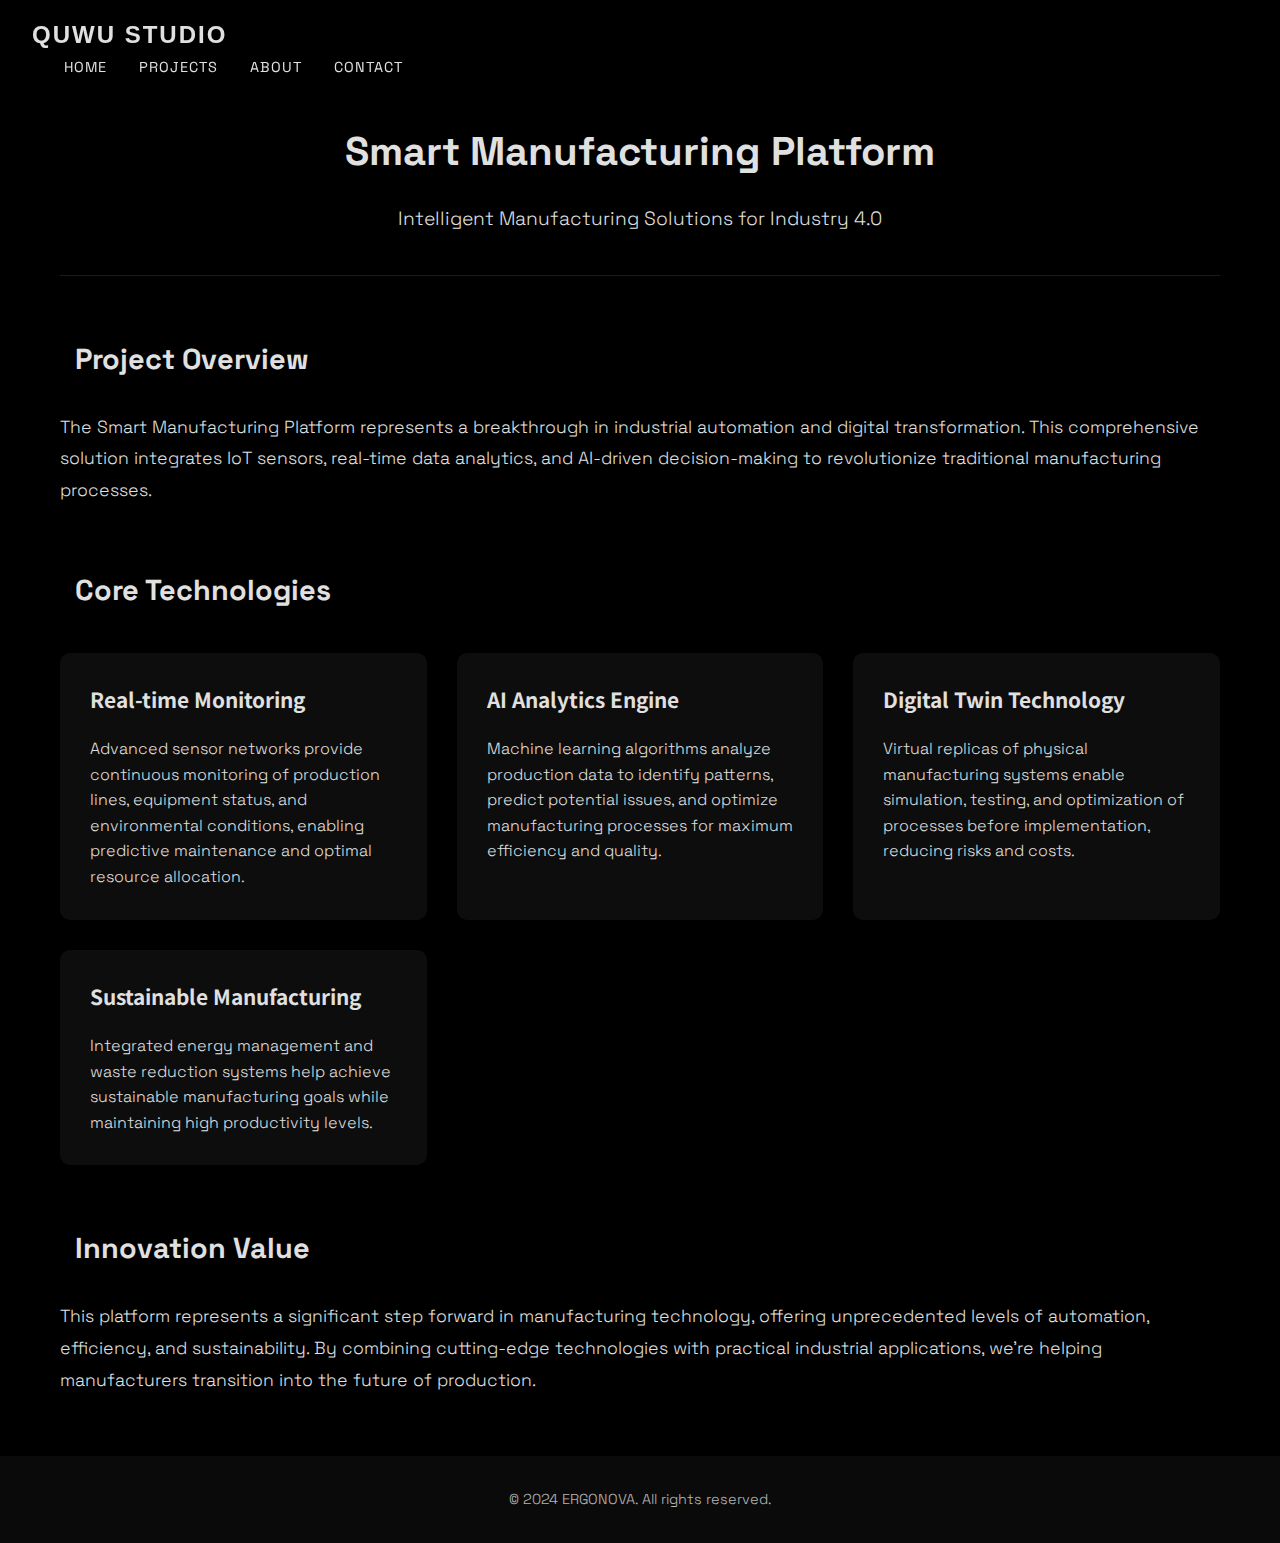
==== project-1.html @ f440a4a4 "1.2.9" ====
<!DOCTYPE html>
<html lang="zh">
<head>
    <meta charset="UTF-8">
    <meta name="viewport" content="width=device-width, initial-scale=1.0">
    <title>Smart Manufacturing Platform</title>
    <link rel="stylesheet" href="css/style.css">
    <link rel="stylesheet" href="css/project-detail.css">
    <link rel="stylesheet" href="https://cdnjs.cloudflare.com/ajax/libs/font-awesome/6.0.0/css/all.min.css">
    <link rel="preconnect" href="https://fonts.googleapis.com">
    <link rel="preconnect" href="https://fonts.gstatic.com" crossorigin>
    <link href="https://fonts.googleapis.com/css2?family=Syncopate:wght@400;700&family=Space+Grotesk:wght@300;400;500;600;700&family=Noto+Sans+SC:wght@100;300;400;500;700;900&display=swap" rel="stylesheet">
</head>
<body>
    <nav class="navbar">
        <div class="nav-brand">QUWU STUDIO</div>
        <ul class="nav-links">
            <li><a href="index.html">Home</a></li>
            <li><a href="index.html#projects">Projects</a></li>
            <li><a href="index.html#about">About</a></li>
            <li><a href="index.html#contact">Contact</a></li>
        </ul>
    </nav>

    <div class="project-detail">
        <header class="project-header">
            <h1>Smart Manufacturing Platform</h1>
            <p class="project-subtitle">Intelligent Manufacturing Solutions for Industry 4.0</p>
        </header>

        <section class="project-section">
            <h2>Project Overview</h2>
            <p>The Smart Manufacturing Platform represents a breakthrough in industrial automation and digital transformation. This comprehensive solution integrates IoT sensors, real-time data analytics, and AI-driven decision-making to revolutionize traditional manufacturing processes.</p>
        </section>

        <section class="project-section">
            <h2>Core Technologies</h2>
            <div class="tech-features">
                <div class="feature">
                    <h3>Real-time Monitoring</h3>
                    <p>Advanced sensor networks provide continuous monitoring of production lines, equipment status, and environmental conditions, enabling predictive maintenance and optimal resource allocation.</p>
                </div>
                <div class="feature">
                    <h3>AI Analytics Engine</h3>
                    <p>Machine learning algorithms analyze production data to identify patterns, predict potential issues, and optimize manufacturing processes for maximum efficiency and quality.</p>
                </div>
                <div class="feature">
                    <h3>Digital Twin Technology</h3>
                    <p>Virtual replicas of physical manufacturing systems enable simulation, testing, and optimization of processes before implementation, reducing risks and costs.</p>
                </div>
                <div class="feature">
                    <h3>Sustainable Manufacturing</h3>
                    <p>Integrated energy management and waste reduction systems help achieve sustainable manufacturing goals while maintaining high productivity levels.</p>
                </div>
            </div>
        </section>

        <section class="project-section">
            <h2>Innovation Value</h2>
            <p>This platform represents a significant step forward in manufacturing technology, offering unprecedented levels of automation, efficiency, and sustainability. By combining cutting-edge technologies with practical industrial applications, we're helping manufacturers transition into the future of production.</p>
        </section>
    </div>

    <footer>
        <p>&copy; 2024 ERGONOVA. All rights reserved.</p>
    </footer>

    <script src="js/main.js"></script>
</body>
</html>
---- css/style.css ----
/* 全局样式 */
* {
    margin: 0;
    padding: 0;
    box-sizing: border-box;
}

:root {
    --primary-color: #ffffff;
    --text-color: #e0e0e0;
    --bg-color: #000000;
    --card-bg: #0a0a0a;
    --hover-color: #333333;
    
    /* 字体变量 */
    --title-font: 'Syncopate', sans-serif;
    --body-font: 'Space Grotesk', 'Noto Sans SC', sans-serif;
    --nav-font: 'Space Grotesk', sans-serif;
}

body {
    font-family: var(--body-font);
    line-height: 1.6;
    color: var(--text-color);
    background-color: var(--bg-color);
    font-weight: 300;
}

/* 导航栏样式 */
.navbar {
    position: fixed;
    top: 0;
    left: 0;
    width: 100%;
    z-index: 1000;
    padding: 1rem 2rem;
    transition: all 0.3s ease;
    background: rgba(0, 0, 0, 0.7);
    backdrop-filter: blur(5px);
}

.nav-brand {
    font-family: var(--title-font);
    font-size: 1.5rem;
    font-weight: 700;
    color: var(--text-color);
    text-transform: uppercase;
    letter-spacing: 2px;
}

.nav-links {
    display: flex;
    list-style: none;
}

.nav-links li {
    margin-left: 2rem;
}

.nav-links a {
    font-family: var(--nav-font);
    text-decoration: none;
    color: var(--text-color);
    transition: color 0.3s;
    text-transform: uppercase;
    letter-spacing: 1px;
    font-size: 0.9rem;
    font-weight: 400;
}

.nav-links a:hover {
    color: var(--primary-color);
}

/* 首页样式 */
.hero {
    height: 100vh;
    position: relative;
    overflow: hidden;
    display: flex;
    align-items: center;
    justify-content: center;
    background-color: var(--bg-color);
}

.hero-overlay {
    position: absolute;
    top: 0;
    left: 0;
    width: 100%;
    height: 100%;
    z-index: 0;
    background: url('../images/background.gif') center/cover no-repeat;
    opacity: 0.8;
}

.hero-overlay-link {
    position: absolute;
    top: 0;
    left: 0;
    width: 100%;
    height: 100%;
    z-index: 1;
    cursor: pointer;
    transition: background-color 0.3s ease;
}

.hero-overlay-link:hover {
    background-color: rgba(255, 255, 255, 0.1);
}

.background-video {
    position: absolute;
    top: 50%;
    left: 50%;
    min-width: 100%;
    min-height: 100%;
    width: auto;
    height: auto;
    transform: translateX(-50%) translateY(-50%);
    object-fit: cover;
}

.logo-container {
    position: relative;
    width: 16.66vw;
    z-index: 2;
}

.logo {
    width: 100%;
    height: auto;
    opacity: 0.9;
}

/* 项目展示样式 */
.projects {
    padding: 5rem 2rem;
    background: var(--bg-color);
}

.projects h2 {
    font-family: var(--title-font);
    text-align: center;
    margin-bottom: 3rem;
    font-size: 2rem;
    text-transform: uppercase;
    letter-spacing: 2px;
    font-weight: 700;
}

.project-grid {
    display: grid;
    grid-template-columns: repeat(auto-fit, minmax(300px, 1fr));
    gap: 2rem;
    padding: 2rem;
}

.project-card {
    background: var(--card-bg);
    border-radius: 10px;
    overflow: hidden;
    box-shadow: 0 4px 6px rgba(0, 0, 0, 0.1);
    transition: transform 0.3s ease;
    opacity: 0;
    transform: translateY(20px);
}

.project-card.visible {
    opacity: 1;
    transform: translateY(0);
}

.project-card:hover {
    transform: translateY(-5px);
}

.project-card img {
    width: 100%;
    height: 200px;
    object-fit: cover;
}

.project-card-content {
    padding: 1.5rem;
}

.project-card-content h3 {
    color: var(--text-color);
    margin-bottom: 1rem;
    font-family: 'Space Grotesk', sans-serif;
    font-weight: 600;
}

.project-card-content p {
    color: var(--text-color-secondary);
    font-size: 0.9rem;
    line-height: 1.6;
    margin-bottom: 1rem;
}

.project-category {
    display: inline-block;
    padding: 0.3rem 0.8rem;
    background: var(--accent-color);
    color: var(--bg-color);
    border-radius: 15px;
    font-size: 0.8rem;
    font-weight: 500;
}

/* 关于我页面样式 */
.about {
    min-height: 100vh;
    background: var(--bg-color);
    padding-top: 80px;
}

.about-container {
    max-width: 1200px;
    margin: 0 auto;
    padding: 2rem;
}

.team-members {
    display: grid;
    grid-template-columns: repeat(2, 1fr);
    gap: 3rem;
}

.profile-section {
    position: relative;
    width: 100%;
}

.profile-image {
    width: 100%;
    aspect-ratio: 1;
    border-radius: 8px;
    overflow: hidden;
    box-shadow: 0 0 20px rgba(255, 255, 255, 0.1);
    background-color: var(--card-bg);
    position: relative;
    margin-bottom: 2rem;
}

.profile-image img {
    width: 100%;
    height: 100%;
    object-fit: cover;
    display: block;
    filter: grayscale(100%);
    opacity: 0;
    transition: opacity 0.5s ease, filter 0.3s ease;
    will-change: transform, opacity;
    transform: translateZ(0);
}

.profile-image.loaded img {
    opacity: 1;
}

.profile-image::before {
    content: '';
    position: absolute;
    top: 0;
    left: 0;
    width: 100%;
    height: 100%;
    background-color: var(--card-bg);
    z-index: 1;
    opacity: 1;
    transition: opacity 0.3s ease;
}

.profile-image.loaded::before {
    opacity: 0;
}

.about-content {
    background: var(--card-bg);
    padding: 2rem;
    border-radius: 8px;
    box-shadow: 0 0 20px rgba(255, 255, 255, 0.05);
}

.about-content h2 {
    font-family: var(--title-font);
    margin-bottom: 2rem;
    font-size: 1.8rem;
    letter-spacing: 1px;
    font-weight: 700;
}

.about-content h3 {
    font-family: var(--title-font);
    color: var(--primary-color);
    margin-top: 2rem;
    margin-bottom: 1rem;
    font-size: 1.2rem;
    letter-spacing: 1px;
    font-weight: 400;
}

.about-text p {
    font-weight: 300;
    margin-bottom: 0.5rem;
}

.about-text ul {
    list-style: none;
    margin-top: 1rem;
}

.about-text li {
    margin-bottom: 1rem;
    padding-left: 1.5rem;
    position: relative;
}

.about-text li:before {
    content: "•";
    position: absolute;
    left: 0;
    color: var(--primary-color);
}

/* 技能部分样式 */
.skills {
    background: linear-gradient(135deg, var(--bg-color) 0%, #1a1b3a 100%);
}

.skills-grid {
    display: grid;
    grid-template-columns: repeat(auto-fit, minmax(300px, 1fr));
    gap: 2rem;
    max-width: 1200px;
    margin: 0 auto;
}

.skill-category {
    background: var(--card-bg);
    padding: 1.5rem;
    border-radius: 8px;
    box-shadow: 0 0 20px rgba(0, 123, 255, 0.1);
    transition: transform 0.3s ease;
}

.skill-category:hover {
    transform: translateY(-5px);
}

.skill-category h3 {
    color: var(--primary-color);
    margin-bottom: 1rem;
}

.skill-category ul {
    list-style: none;
}

.skill-category li {
    margin-bottom: 0.5rem;
}

/* 兴趣部分样式 */
.interests {
    background: var(--bg-color);
}

.interests-content {
    max-width: 800px;
    margin: 0 auto;
    background: var(--card-bg);
    padding: 2rem;
    border-radius: 10px;
    box-shadow: 0 0 20px rgba(0, 123, 255, 0.1);
}

.interests-content ul {
    list-style: none;
    text-align: center;
}

.interests-content li {
    margin-bottom: 1rem;
    font-size: 1.1rem;
}

/* 联系方式样式 */
.contact {
    background: linear-gradient(135deg, var(--bg-color) 0%, #1a1b3a 100%);
}

.contact-content {
    max-width: 800px;
    margin: 0 auto;
    text-align: center;
    background: var(--card-bg);
    padding: 2rem;
    border-radius: 10px;
    box-shadow: 0 0 20px rgba(0, 123, 255, 0.1);
}

.contact h2 {
    font-family: var(--title-font);
    text-align: center;
    margin-bottom: 2rem;
    font-size: 2rem;
    text-transform: uppercase;
    letter-spacing: 2px;
    font-weight: 700;
}

.contact-info p {
    font-family: var(--body-font);
    margin: 1rem 0;
    font-size: 1.1rem;
    font-weight: 300;
}

.contact-info i {
    margin-right: 0.5rem;
    color: var(--primary-color);
}

/* 页脚样式 */
footer {
    text-align: center;
    padding: 2rem;
    background: var(--card-bg);
    color: var(--text-color);
}

footer p {
    font-family: var(--body-font);
    font-weight: 300;
    font-size: 0.9rem;
    opacity: 0.8;
}

/* 响应式设计 */
@media (max-width: 1200px) {
    .team-members {
        grid-template-columns: 1fr;
        gap: 4rem;
    }

    .profile-section {
        max-width: 100%;
    }
}

@media (max-width: 768px) {
    .about-container {
        padding: 1rem;
    }

    .team-members {
        gap: 3rem;
    }

    .profile-image {
        max-width: 300px;
        margin: 0 auto 2rem;
    }
}

/* 加载指示器样式 */
.loading-overlay {
    position: fixed;
    top: 0;
    left: 0;
    width: 100%;
    height: 100%;
    background-color: var(--bg-color);
    display: flex;
    justify-content: center;
    align-items: center;
    z-index: 9999;
    transition: opacity 0.3s ease, visibility 0.3s ease;
}

.loading-overlay.hidden {
    opacity: 0;
    visibility: hidden;
}

.loading-spinner {
    width: 50px;
    height: 50px;
    border: 3px solid var(--card-bg);
    border-top: 3px solid var(--primary-color);
    border-radius: 50%;
    animation: spin 1s linear infinite;
}

@keyframes spin {
    0% { transform: rotate(0deg); }
    100% { transform: rotate(360deg); }
}

/* 图片加载占位符 */
.image-placeholder {
    background: linear-gradient(90deg, #f0f0f0 0%, #f8f8f8 50%, #f0f0f0 100%);
    background-size: 200% 100%;
    animation: shimmer 1.5s infinite;
}

@keyframes shimmer {
    0% {
        background-position: -200% 0;
    }
    100% {
        background-position: 200% 0;
    }
}

#particles-js {
    position: fixed;
    width: 100%;
    height: 100%;
    top: 0;
    left: 0;
    z-index: 1;
    pointer-events: none;
    background-color: transparent;
}
---- css/project-detail.css ----
.project-detail {
    max-width: 1200px;
    margin: 80px auto 40px;
    padding: 0 20px;
}

.project-header {
    text-align: center;
    margin-bottom: 60px;
    padding: 40px 0;
    border-bottom: 1px solid rgba(255, 255, 255, 0.1);
}

.project-header h1 {
    font-family: 'Space Grotesk', 'Noto Sans SC', sans-serif;
    font-size: 2.5rem;
    margin-bottom: 20px;
    color: var(--text-color);
}

.chinese-name {
    font-family: 'Noto Sans SC', sans-serif;
    font-weight: 300;
    margin-left: 15px;
    font-size: 2rem;
}

.project-subtitle {
    font-size: 1.2rem;
    color: var(--text-color-secondary);
    font-weight: 300;
}

.project-section {
    margin-bottom: 60px;
}

.project-section h2 {
    font-family: 'Space Grotesk', 'Noto Sans SC', sans-serif;
    font-size: 1.8rem;
    margin-bottom: 30px;
    color: var(--text-color);
    border-left: 4px solid var(--accent-color);
    padding-left: 15px;
}

.project-section p {
    font-size: 1.1rem;
    line-height: 1.8;
    color: var(--text-color-secondary);
    margin-bottom: 20px;
}

.tech-features {
    display: grid;
    grid-template-columns: repeat(auto-fit, minmax(300px, 1fr));
    gap: 30px;
    margin-top: 40px;
}

.feature {
    background: rgba(255, 255, 255, 0.05);
    padding: 30px;
    border-radius: 10px;
    transition: transform 0.3s ease;
}

.feature:hover {
    transform: translateY(-5px);
    background: rgba(255, 255, 255, 0.08);
}

.feature h3 {
    font-family: 'Noto Sans SC', sans-serif;
    font-size: 1.3rem;
    margin-bottom: 20px;
    color: var(--accent-color);
}

.feature p {
    font-size: 1rem;
    line-height: 1.6;
    margin: 0;
}

@media (max-width: 768px) {
    .project-header h1 {
        font-size: 2rem;
    }

    .chinese-name {
        font-size: 1.6rem;
        display: block;
        margin-left: 0;
        margin-top: 10px;
    }

    .project-section h2 {
        font-size: 1.5rem;
    }

    .feature {
        padding: 20px;
    }
}
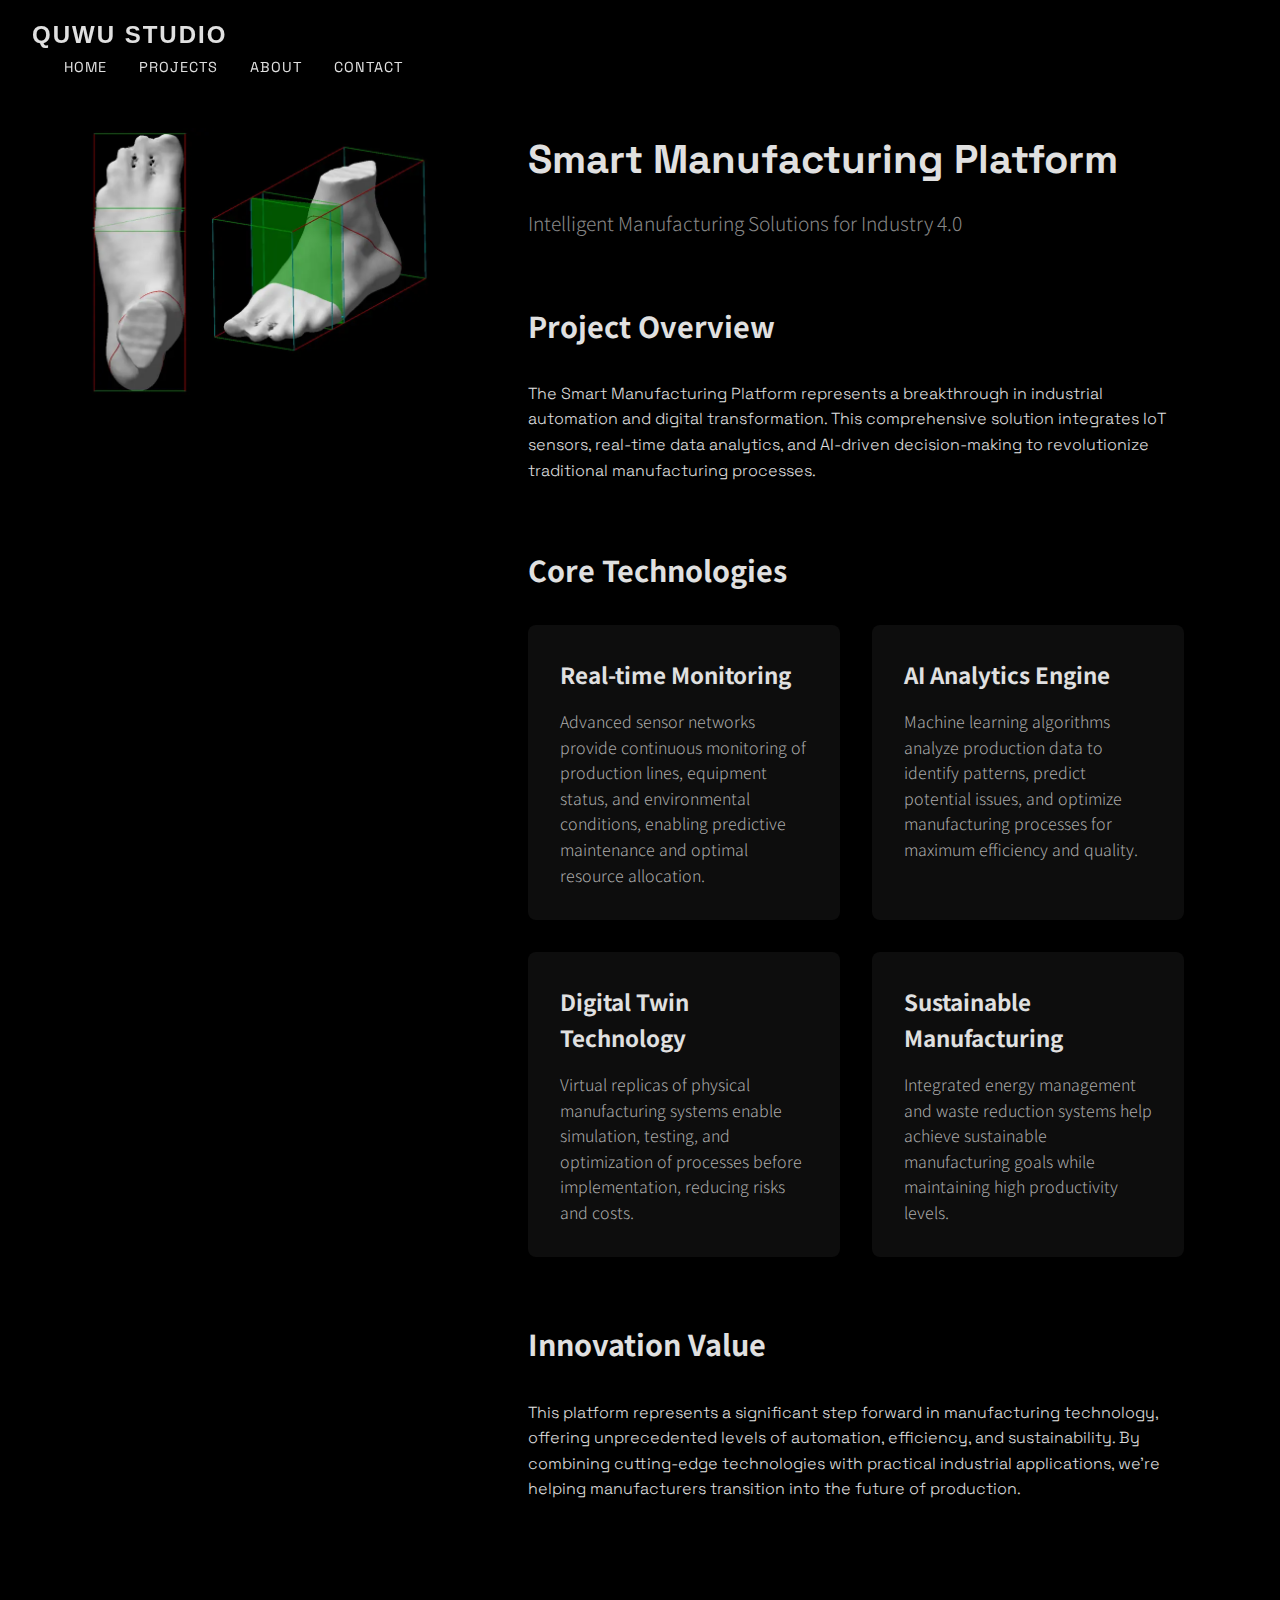
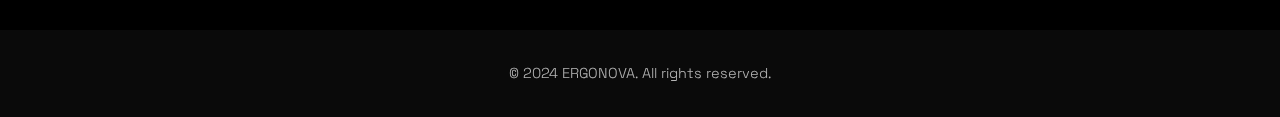
==== commit a5e000bf: "1.2.9" ====
--- a/project-1.html
+++ b/project-1.html
@@ -22,43 +22,49 @@
         </ul>
     </nav>
 
-    <div class="project-detail">
-        <header class="project-header">
-            <h1>Smart Manufacturing Platform</h1>
-            <p class="project-subtitle">Intelligent Manufacturing Solutions for Industry 4.0</p>
-        </header>
+    <div class="project-detail-container">
+        <div class="project-image-section">
+            <img src="images/project1.webp" alt="Smart Manufacturing Platform" class="project-main-image">
+        </div>
+        
+        <div class="project-content">
+            <header class="project-header">
+                <h1>Smart Manufacturing Platform</h1>
+                <p class="project-subtitle">Intelligent Manufacturing Solutions for Industry 4.0</p>
+            </header>
 
-        <section class="project-section">
-            <h2>Project Overview</h2>
-            <p>The Smart Manufacturing Platform represents a breakthrough in industrial automation and digital transformation. This comprehensive solution integrates IoT sensors, real-time data analytics, and AI-driven decision-making to revolutionize traditional manufacturing processes.</p>
-        </section>
+            <section class="project-section">
+                <h2>Project Overview</h2>
+                <p>The Smart Manufacturing Platform represents a breakthrough in industrial automation and digital transformation. This comprehensive solution integrates IoT sensors, real-time data analytics, and AI-driven decision-making to revolutionize traditional manufacturing processes.</p>
+            </section>
 
-        <section class="project-section">
-            <h2>Core Technologies</h2>
-            <div class="tech-features">
-                <div class="feature">
-                    <h3>Real-time Monitoring</h3>
-                    <p>Advanced sensor networks provide continuous monitoring of production lines, equipment status, and environmental conditions, enabling predictive maintenance and optimal resource allocation.</p>
+            <section class="project-section">
+                <h2>Core Technologies</h2>
+                <div class="tech-features">
+                    <div class="feature">
+                        <h3>Real-time Monitoring</h3>
+                        <p>Advanced sensor networks provide continuous monitoring of production lines, equipment status, and environmental conditions, enabling predictive maintenance and optimal resource allocation.</p>
+                    </div>
+                    <div class="feature">
+                        <h3>AI Analytics Engine</h3>
+                        <p>Machine learning algorithms analyze production data to identify patterns, predict potential issues, and optimize manufacturing processes for maximum efficiency and quality.</p>
+                    </div>
+                    <div class="feature">
+                        <h3>Digital Twin Technology</h3>
+                        <p>Virtual replicas of physical manufacturing systems enable simulation, testing, and optimization of processes before implementation, reducing risks and costs.</p>
+                    </div>
+                    <div class="feature">
+                        <h3>Sustainable Manufacturing</h3>
+                        <p>Integrated energy management and waste reduction systems help achieve sustainable manufacturing goals while maintaining high productivity levels.</p>
+                    </div>
                 </div>
-                <div class="feature">
-                    <h3>AI Analytics Engine</h3>
-                    <p>Machine learning algorithms analyze production data to identify patterns, predict potential issues, and optimize manufacturing processes for maximum efficiency and quality.</p>
-                </div>
-                <div class="feature">
-                    <h3>Digital Twin Technology</h3>
-                    <p>Virtual replicas of physical manufacturing systems enable simulation, testing, and optimization of processes before implementation, reducing risks and costs.</p>
-                </div>
-                <div class="feature">
-                    <h3>Sustainable Manufacturing</h3>
-                    <p>Integrated energy management and waste reduction systems help achieve sustainable manufacturing goals while maintaining high productivity levels.</p>
-                </div>
-            </div>
-        </section>
+            </section>
 
-        <section class="project-section">
-            <h2>Innovation Value</h2>
-            <p>This platform represents a significant step forward in manufacturing technology, offering unprecedented levels of automation, efficiency, and sustainability. By combining cutting-edge technologies with practical industrial applications, we're helping manufacturers transition into the future of production.</p>
-        </section>
+            <section class="project-section">
+                <h2>Innovation Value</h2>
+                <p>This platform represents a significant step forward in manufacturing technology, offering unprecedented levels of automation, efficiency, and sustainability. By combining cutting-edge technologies with practical industrial applications, we're helping manufacturers transition into the future of production.</p>
+            </section>
+        </div>
     </div>
 
     <footer>
--- a/css/style.css
+++ b/css/style.css
@@ -158,9 +158,8 @@
 
 .project-card {
     background: var(--card-bg);
-    border-radius: 10px;
+    border-radius: 8px;
     overflow: hidden;
-    box-shadow: 0 4px 6px rgba(0, 0, 0, 0.1);
     transition: transform 0.3s ease;
     opacity: 0;
     transform: translateY(20px);
@@ -175,38 +174,36 @@
     transform: translateY(-5px);
 }
 
-.project-card img {
-    width: 100%;
-    height: 200px;
+.project-image {
+    width: 100%;
+    height: 250px;
     object-fit: cover;
+    border-radius: 8px 8px 0 0;
 }
 
 .project-card-content {
     padding: 1.5rem;
 }
 
-.project-card-content h3 {
-    color: var(--text-color);
+.project-card h3 {
+    font-size: 1.5rem;
     margin-bottom: 1rem;
-    font-family: 'Space Grotesk', sans-serif;
-    font-weight: 600;
-}
-
-.project-card-content p {
-    color: var(--text-color-secondary);
-    font-size: 0.9rem;
+    color: var(--text-primary);
+}
+
+.project-card p {
+    color: var(--text-secondary);
+    margin-bottom: 1rem;
     line-height: 1.6;
-    margin-bottom: 1rem;
 }
 
 .project-category {
     display: inline-block;
-    padding: 0.3rem 0.8rem;
-    background: var(--accent-color);
-    color: var(--bg-color);
-    border-radius: 15px;
-    font-size: 0.8rem;
-    font-weight: 500;
+    padding: 0.5rem 1rem;
+    background: rgba(255, 255, 255, 0.1);
+    border-radius: 20px;
+    font-size: 0.9rem;
+    color: var(--text-secondary);
 }
 
 /* 关于我页面样式 */
@@ -234,30 +231,33 @@
 }
 
 .profile-image {
-    width: 100%;
+    width: 80%;
     aspect-ratio: 1;
     border-radius: 8px;
     overflow: hidden;
-    box-shadow: 0 0 20px rgba(255, 255, 255, 0.1);
-    background-color: var(--card-bg);
     position: relative;
-    margin-bottom: 2rem;
+    margin: 0 auto 2rem;
+    z-index: 2;
+}
+
+/* 第二个设计师的照片样式 */
+.profile-section:nth-child(2) .profile-image {
+    width: 72%;
 }
 
 .profile-image img {
     width: 100%;
     height: 100%;
     object-fit: cover;
+    filter: grayscale(100%);
+    transition: filter 0.3s ease;
     display: block;
-    filter: grayscale(100%);
-    opacity: 0;
-    transition: opacity 0.5s ease, filter 0.3s ease;
-    will-change: transform, opacity;
-    transform: translateZ(0);
-}
-
-.profile-image.loaded img {
-    opacity: 1;
+    position: relative;
+    z-index: 2;
+}
+
+.profile-image img:hover {
+    filter: grayscale(0%);
 }
 
 .profile-image::before {
--- a/css/project-detail.css
+++ b/css/project-detail.css
@@ -1,105 +1,132 @@
-.project-detail {
-    max-width: 1200px;
-    margin: 80px auto 40px;
-    padding: 0 20px;
+.project-detail-container {
+    display: grid;
+    grid-template-columns: 400px 1fr;
+    gap: 4rem;
+    max-width: 1400px;
+    margin: 0 auto;
+    padding: 8rem 8rem 4rem;
+    min-height: calc(100vh - 200px);
+}
+
+.project-image-section {
+    position: sticky;
+    top: 120px;
+    height: fit-content;
+}
+
+.project-main-image {
+    width: 100%;
+    height: auto;
+    border-radius: 8px;
+    box-shadow: 0 4px 20px rgba(0, 0, 0, 0.1);
+}
+
+.project-content {
+    padding-right: 2rem;
 }
 
 .project-header {
-    text-align: center;
-    margin-bottom: 60px;
-    padding: 40px 0;
-    border-bottom: 1px solid rgba(255, 255, 255, 0.1);
+    margin-bottom: 4rem;
 }
 
 .project-header h1 {
-    font-family: 'Space Grotesk', 'Noto Sans SC', sans-serif;
     font-size: 2.5rem;
-    margin-bottom: 20px;
-    color: var(--text-color);
+    margin-bottom: 1rem;
+    font-weight: 700;
 }
 
 .chinese-name {
     font-family: 'Noto Sans SC', sans-serif;
-    font-weight: 300;
-    margin-left: 15px;
-    font-size: 2rem;
+    margin-left: 1rem;
+    font-weight: 500;
 }
 
 .project-subtitle {
     font-size: 1.2rem;
-    color: var(--text-color-secondary);
-    font-weight: 300;
+    color: #888;
+    font-family: 'Noto Sans SC', sans-serif;
 }
 
 .project-section {
-    margin-bottom: 60px;
+    margin-bottom: 4rem;
 }
 
 .project-section h2 {
-    font-family: 'Space Grotesk', 'Noto Sans SC', sans-serif;
     font-size: 1.8rem;
-    margin-bottom: 30px;
-    color: var(--text-color);
-    border-left: 4px solid var(--accent-color);
-    padding-left: 15px;
-}
-
-.project-section p {
-    font-size: 1.1rem;
-    line-height: 1.8;
-    color: var(--text-color-secondary);
-    margin-bottom: 20px;
+    margin-bottom: 2rem;
+    font-family: 'Noto Sans SC', sans-serif;
 }
 
 .tech-features {
     display: grid;
     grid-template-columns: repeat(auto-fit, minmax(300px, 1fr));
-    gap: 30px;
-    margin-top: 40px;
+    gap: 2rem;
 }
 
 .feature {
     background: rgba(255, 255, 255, 0.05);
-    padding: 30px;
-    border-radius: 10px;
+    padding: 2rem;
+    border-radius: 8px;
     transition: transform 0.3s ease;
 }
 
 .feature:hover {
     transform: translateY(-5px);
-    background: rgba(255, 255, 255, 0.08);
 }
 
 .feature h3 {
+    font-size: 1.4rem;
+    margin-bottom: 1rem;
     font-family: 'Noto Sans SC', sans-serif;
-    font-size: 1.3rem;
-    margin-bottom: 20px;
-    color: var(--accent-color);
 }
 
 .feature p {
-    font-size: 1rem;
+    color: #aaa;
     line-height: 1.6;
-    margin: 0;
+    font-family: 'Noto Sans SC', sans-serif;
+}
+
+@media (max-width: 1600px) {
+    .project-detail-container {
+        padding: 8rem 6rem 4rem;
+    }
+}
+
+@media (max-width: 1400px) {
+    .project-detail-container {
+        padding: 8rem 4rem 4rem;
+    }
+}
+
+@media (max-width: 1200px) {
+    .project-detail-container {
+        grid-template-columns: 1fr;
+        gap: 3rem;
+        padding: 8rem 3rem 3rem;
+    }
+
+    .project-image-section {
+        position: relative;
+        top: 0;
+        max-width: 600px;
+        margin: 0 auto;
+    }
+
+    .project-content {
+        padding-right: 0;
+    }
 }
 
 @media (max-width: 768px) {
+    .project-detail-container {
+        padding: 7rem 2rem 2rem;
+    }
+
+    .tech-features {
+        grid-template-columns: 1fr;
+    }
+
     .project-header h1 {
         font-size: 2rem;
     }
-
-    .chinese-name {
-        font-size: 1.6rem;
-        display: block;
-        margin-left: 0;
-        margin-top: 10px;
-    }
-
-    .project-section h2 {
-        font-size: 1.5rem;
-    }
-
-    .feature {
-        padding: 20px;
-    }
 } 